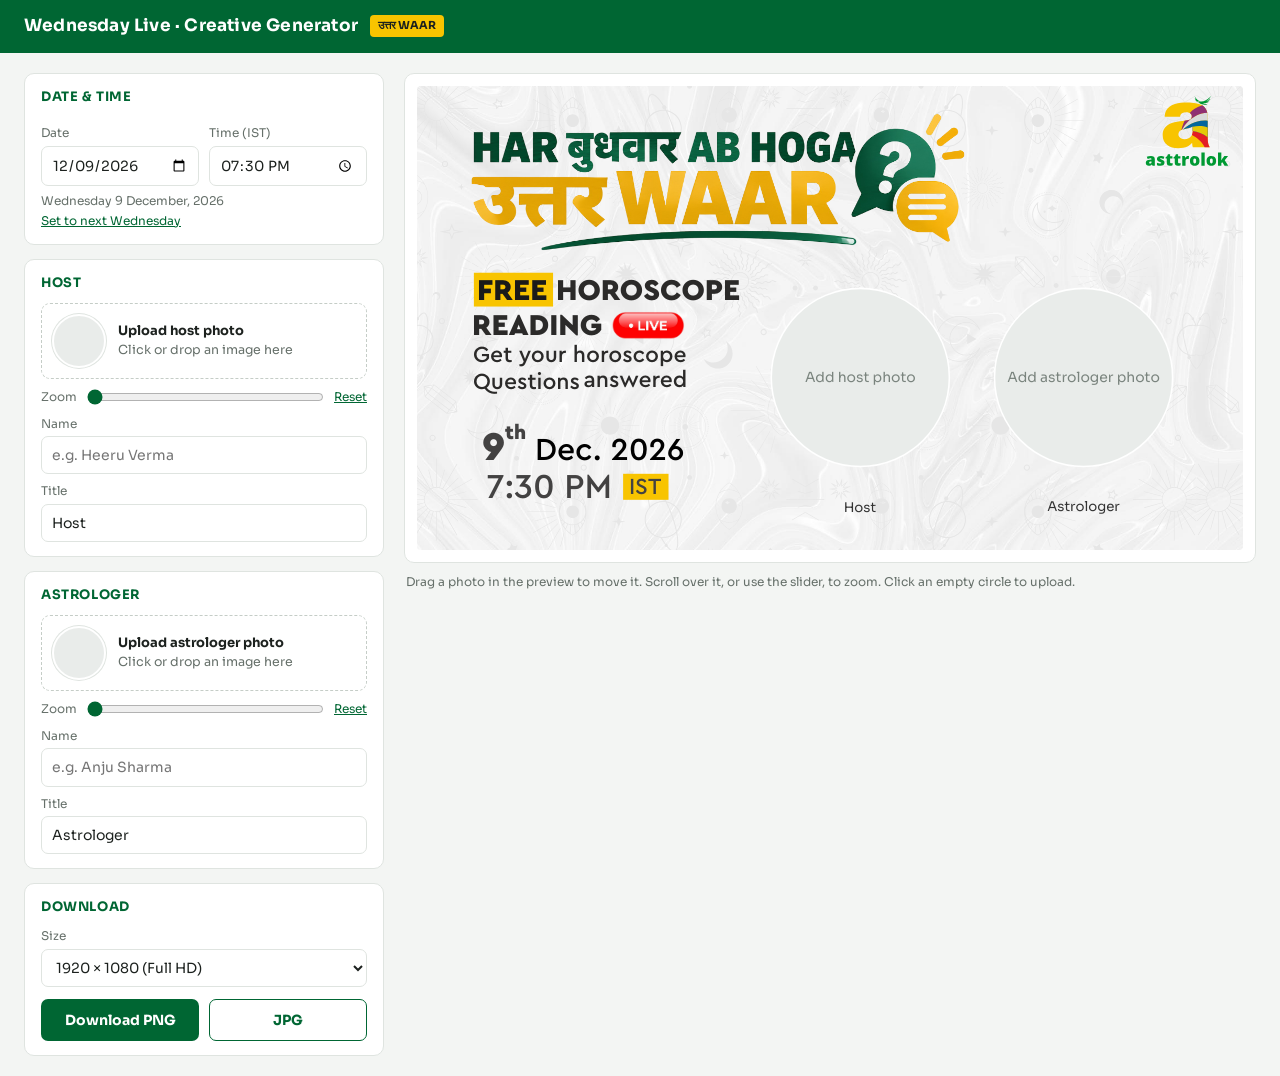
==== index.html @ 8d8892c1 "Wednesday Live creative generator One-page tool for the weekly Uttar Waar live creative: upload host" ====
<!doctype html>
<html lang="en">
<head>
<meta charset="utf-8">
<meta name="viewport" content="width=device-width, initial-scale=1">
<title>Wednesday Live Generator</title>
<style>
  :root {
    --green: #006633; --green-2: #009933; --yellow: #F8C400;
    --ink: #1c211e; --muted: #66706a; --line: #dfe4e0; --bg: #f3f5f3; --card: #fff;
  }
  * { box-sizing: border-box; }
  body { margin: 0; background: var(--bg); color: var(--ink); font: 14px/1.45 "Sora", system-ui, sans-serif; }
  header { display: flex; align-items: center; gap: 12px; padding: 14px 24px; background: var(--green); color: #fff; }
  header h1 { font-size: 17px; margin: 0; font-weight: 700; letter-spacing: .2px; }
  header .tag { background: var(--yellow); color: var(--ink); font-weight: 700; font-size: 11px; padding: 3px 8px; border-radius: 4px; }
  main { display: grid; grid-template-columns: 360px 1fr; gap: 20px; padding: 20px 24px; align-items: start; }
  @media (max-width: 960px) { main { grid-template-columns: 1fr; } .preview { order: -1; } }

  .panel { display: flex; flex-direction: column; gap: 14px; }
  .card { background: var(--card); border: 1px solid var(--line); border-radius: 10px; padding: 14px 16px; }
  .card h2 { margin: 0 0 10px; font-size: 13px; text-transform: uppercase; letter-spacing: .6px; color: var(--green); }
  label { display: block; font-size: 12px; color: var(--muted); margin: 8px 0 4px; }
  input[type=text], input[type=date], input[type=time], select {
    width: 100%; padding: 8px 10px; border: 1px solid var(--line); border-radius: 7px; font: inherit; color: var(--ink); background: #fff;
  }
  input:focus, select:focus { outline: 2px solid var(--green-2); outline-offset: -1px; border-color: transparent; }
  .row { display: grid; grid-template-columns: 1fr 1fr; gap: 10px; }
  .hint { font-size: 12px; color: var(--muted); margin-top: 6px; min-height: 17px; }
  .hint.warn { color: #b25e00; }

  .drop { display: flex; gap: 12px; align-items: center; border: 1.5px dashed #c5cdc7; border-radius: 9px; padding: 10px; cursor: pointer; transition: background .15s, border-color .15s; }
  .drop:hover, .drop.over { background: #eef7f1; border-color: var(--green-2); }
  .drop .thumb { width: 54px; height: 54px; border-radius: 50%; background: #e9ecea center/cover no-repeat; flex: none; border: 2px solid #fff; box-shadow: 0 0 0 1px var(--line); }
  .drop .txt { font-size: 12.5px; color: var(--muted); }
  .drop .txt b { color: var(--ink); display: block; font-size: 13px; }
  .zoom { display: flex; align-items: center; gap: 8px; margin-top: 8px; font-size: 12px; color: var(--muted); }
  .zoom input { flex: 1; accent-color: var(--green); }
  button { font: inherit; cursor: pointer; border-radius: 7px; }
  .link { background: none; border: 0; color: var(--green); padding: 0; font-size: 12px; text-decoration: underline; }
  .btns { display: flex; gap: 10px; margin-top: 12px; }
  .primary { flex: 1; background: var(--green); color: #fff; border: 0; padding: 11px; font-weight: 700; }
  .primary:hover { background: #00552a; }
  .secondary { flex: 1; background: #fff; color: var(--green); border: 1.5px solid var(--green); padding: 10px; font-weight: 700; }
  .secondary:hover { background: #eef7f1; }

  .preview { position: sticky; top: 20px; }
  .stage { background: #fff; border: 1px solid var(--line); border-radius: 10px; padding: 12px; }
  #art { display: block; width: 100%; height: auto; border-radius: 4px; user-select: none; touch-action: none; }
  #art .hit { fill: transparent; cursor: grab; }
  #art .hit.empty { cursor: pointer; }
  #art .hit:active { cursor: grabbing; }
  .tip { font-size: 12px; color: var(--muted); margin: 10px 2px 0; }
  .toast { position: fixed; bottom: 20px; left: 50%; transform: translateX(-50%); background: var(--ink); color: #fff; padding: 9px 16px; border-radius: 8px; font-size: 13px; opacity: 0; transition: opacity .2s; pointer-events: none; }
  .toast.show { opacity: 1; }
</style>
</head>
<body>
<header><h1>Wednesday Live · Creative Generator</h1><span class="tag">उत्तर WAAR</span></header>

<main>
  <section class="panel">
    <div class="card">
      <h2>Date &amp; time</h2>
      <div class="row">
        <div><label for="date">Date</label><input type="date" id="date"></div>
        <div><label for="time">Time (IST)</label><input type="time" id="time" value="19:30"></div>
      </div>
      <div class="hint" id="dateHint"></div>
      <button class="link" id="nextWed" type="button">Set to next Wednesday</button>
    </div>

    <div class="card" data-slot="host">
      <h2>Host</h2>
      <div class="drop" tabindex="0"><div class="thumb"></div><div class="txt"><b>Upload host photo</b>Click or drop an image here</div></div>
      <input type="file" accept="image/*" hidden>
      <div class="zoom"><span>Zoom</span><input type="range" min="1" max="4" step="0.01" value="1"><button class="link reset" type="button">Reset</button></div>
      <label>Name</label><input type="text" class="name" value="" placeholder="e.g. Heeru Verma" maxlength="40">
      <label>Title</label><input type="text" class="role" value="Host" maxlength="40">
    </div>

    <div class="card" data-slot="astro">
      <h2>Astrologer</h2>
      <div class="drop" tabindex="0"><div class="thumb"></div><div class="txt"><b>Upload astrologer photo</b>Click or drop an image here</div></div>
      <input type="file" accept="image/*" hidden>
      <div class="zoom"><span>Zoom</span><input type="range" min="1" max="4" step="0.01" value="1"><button class="link reset" type="button">Reset</button></div>
      <label>Name</label><input type="text" class="name" value="" placeholder="e.g. Anju Sharma" maxlength="40">
      <label>Title</label><input type="text" class="role" value="Astrologer" maxlength="40">
    </div>

    <div class="card">
      <h2>Download</h2>
      <label for="size">Size</label>
      <select id="size">
        <option value="1920">1920 × 1080 (Full HD)</option>
        <option value="3840">3840 × 2160 (4K, print quality)</option>
        <option value="1280">1280 × 720 (light, WhatsApp)</option>
      </select>
      <div class="btns">
        <button class="primary" id="dlPng" type="button">Download PNG</button>
        <button class="secondary" id="dlJpg" type="button">JPG</button>
      </div>
    </div>
  </section>

  <section class="preview">
    <div class="stage">
<svg xmlns="http://www.w3.org/2000/svg" xml:space="preserve" id="art" version="1.1" style="shape-rendering:geometricPrecision; text-rendering:geometricPrecision; image-rendering:optimizeQuality; fill-rule:evenodd; clip-rule:evenodd"
viewBox="0 0 7124.1 4007.3"
 xmlns:xlink="http://www.w3.org/1999/xlink"
 xmlns:xodm="http://www.corel.com/coreldraw/odm/2003">
 <defs>
  <style type="text/css">
   <![CDATA[
@font-face{font-family:"Cera Pro";font-weight:500;src:url([data-uri]) format("opentype")}
@font-face{font-family:"Cera Pro";font-weight:900;src:url([data-uri]) format("opentype")}
@font-face{font-family:"Sora";font-weight:400;src:url([data-uri]) format("truetype")}
@font-face{font-family:"Sora";font-weight:700;src:url([data-uri]) format("truetype")}
.fntSup {font-weight:900;font-size:174.79px;font-family:'Cera Pro'}
.ph-fill {fill:#E9ECEA} .ph-text {font-family:'Sora';font-weight:400;font-size:120px;fill:#7A847E}

    .str0 {stroke:white;stroke-width:13.15;stroke-miterlimit:22.9256}
    .fil1 {fill:none}
    .fil4 {fill:#D9DADA}
    .fil12 {fill:#434242}
    .fil16 {fill:#2B2A29}
    .fil6 {fill:#E31E24}
    .fil14 {fill:#F8C400}
    .fil8 {fill:#E5C906}
    .fil5 {fill:#902F72}
    .fil7 {fill:#01669D}
    .fil13 {fill:black}
    .fil10 {fill:#006633}
    .fil9 {fill:#009933}
    .fil15 {fill:#1A1A1A}
    .fil11 {fill:#333333}
    .fil3 {fill:#F8C400;fill-rule:nonzero}
    .fil2 {fill:#009933;fill-rule:nonzero}
    .fil0 {fill:#E6E6E6;fill-rule:nonzero}
    .fnt1 {font-weight:normal;font-size:114.74px;font-family:'Sora'}
    .fnt0 {font-weight:bold;font-size:186.49px;font-family:'Sora'}
    .fnt6 {font-weight:500;font-size:197.47px;font-family:'Cera Pro'}
    .fnt8 {font-weight:500;font-size:197.53px;font-family:'Cera Pro'}
    .fnt7 {font-weight:900;font-size:258.81px;font-family:'Cera Pro'}
    .fnt9 {font-weight:900;font-size:258.81px;font-family:'Cera Pro'}
    .fnt4 {font-weight:500;font-size:274.6px;font-family:'Cera Pro'}
    .fnt5 {font-weight:500;font-size:299.4px;font-family:'Cera Pro'}
    .fnt2 {font-weight:900;font-size:349.57px;font-family:'Cera Pro'}
    .fnt3 {font-weight:900;font-size:174.79px;font-family:'Cera Pro';baseline-shift:super}
   ]]>
  </style>
   <clipPath id="id0">
    <path d="M-0 0l7124.1 0 0 4007.3 -7124.1 0 0 -4007.3z"/>
   </clipPath>
   <clipPath id="id1">
    <path d="M3823.43 1745.51c424.09,0 767.89,343.8 767.89,767.88 0,424.09 -343.8,767.89 -767.89,767.89 -424.09,0 -767.88,-343.8 -767.88,-767.89 0,-424.09 343.8,-767.88 767.88,-767.88z"/>
   </clipPath>
   <clipPath id="id2">
    <path d="M5749.05 1745.51c424.09,0 767.88,343.8 767.88,767.88 0,424.09 -343.8,767.89 -767.88,767.89 -424.09,0 -767.89,-343.8 -767.89,-767.89 0,-424.09 343.8,-767.88 767.89,-767.88z"/>
   </clipPath>
   <clipPath id="id3">
    <rect x="418.66" y="139.36" width="4920.46" height="1415.96"/>
   </clipPath>
    <clipPath id="id4">
     <rect x="418.66" y="139.36" width="4920.46" height="1415.96"/>
    </clipPath>
 </defs>
 <g id="Layer_x0020_1">
  <metadata id="CorelCorpID_0Corel-Layer"/>
  <g>
  </g>
  <g style="clip-path:url(#id0)">
   <g id="_1912342687520">
    <image x="-1193.3" y="-374.02" width="9510.7" height="4755.35" xlink:href="[data-uri]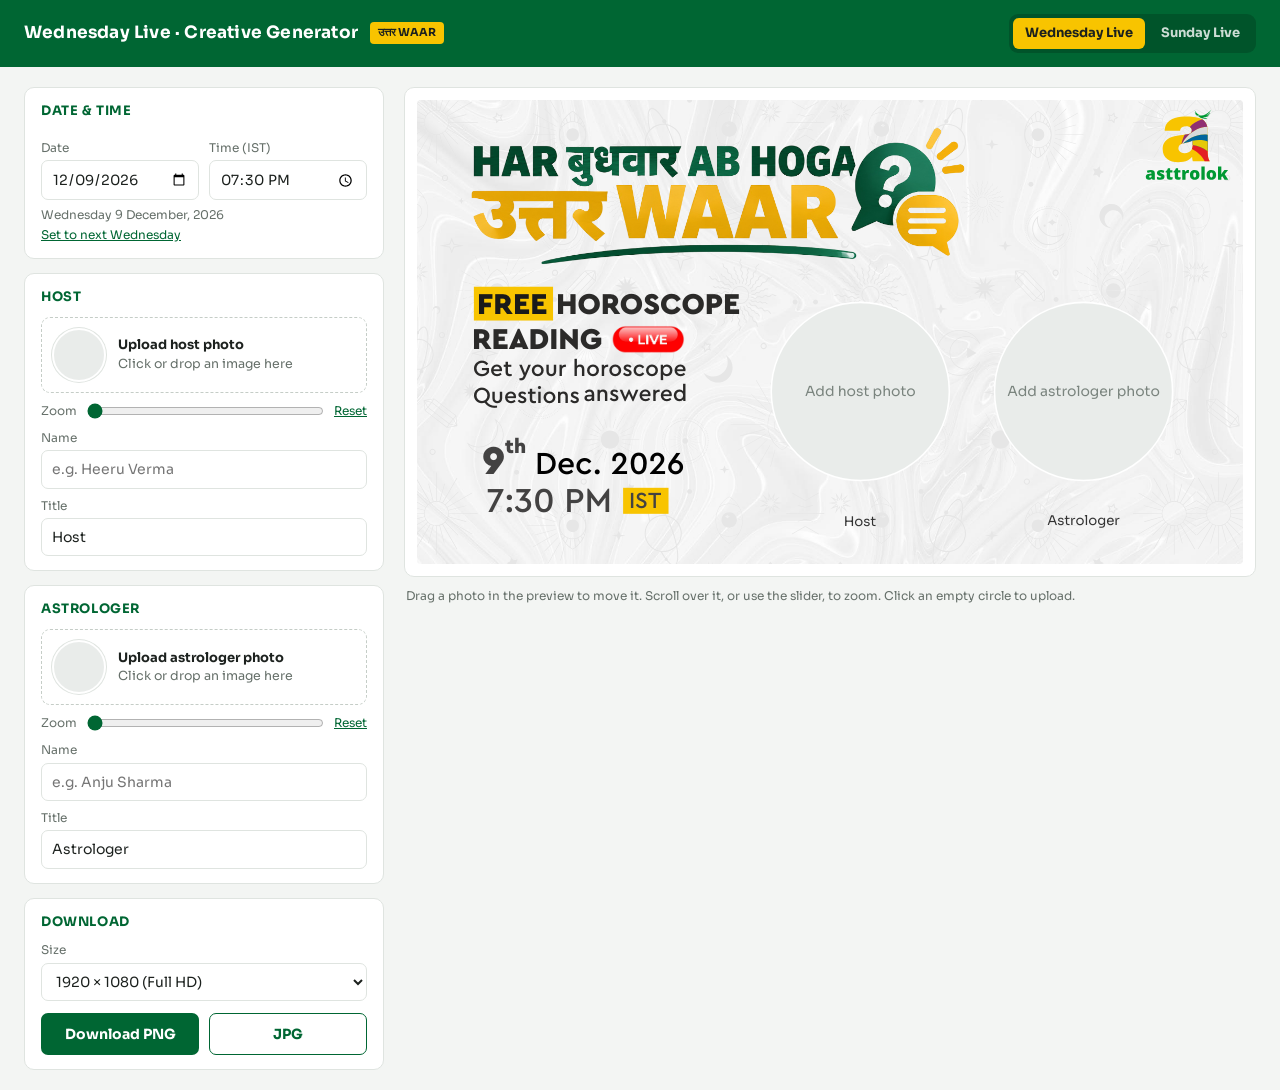
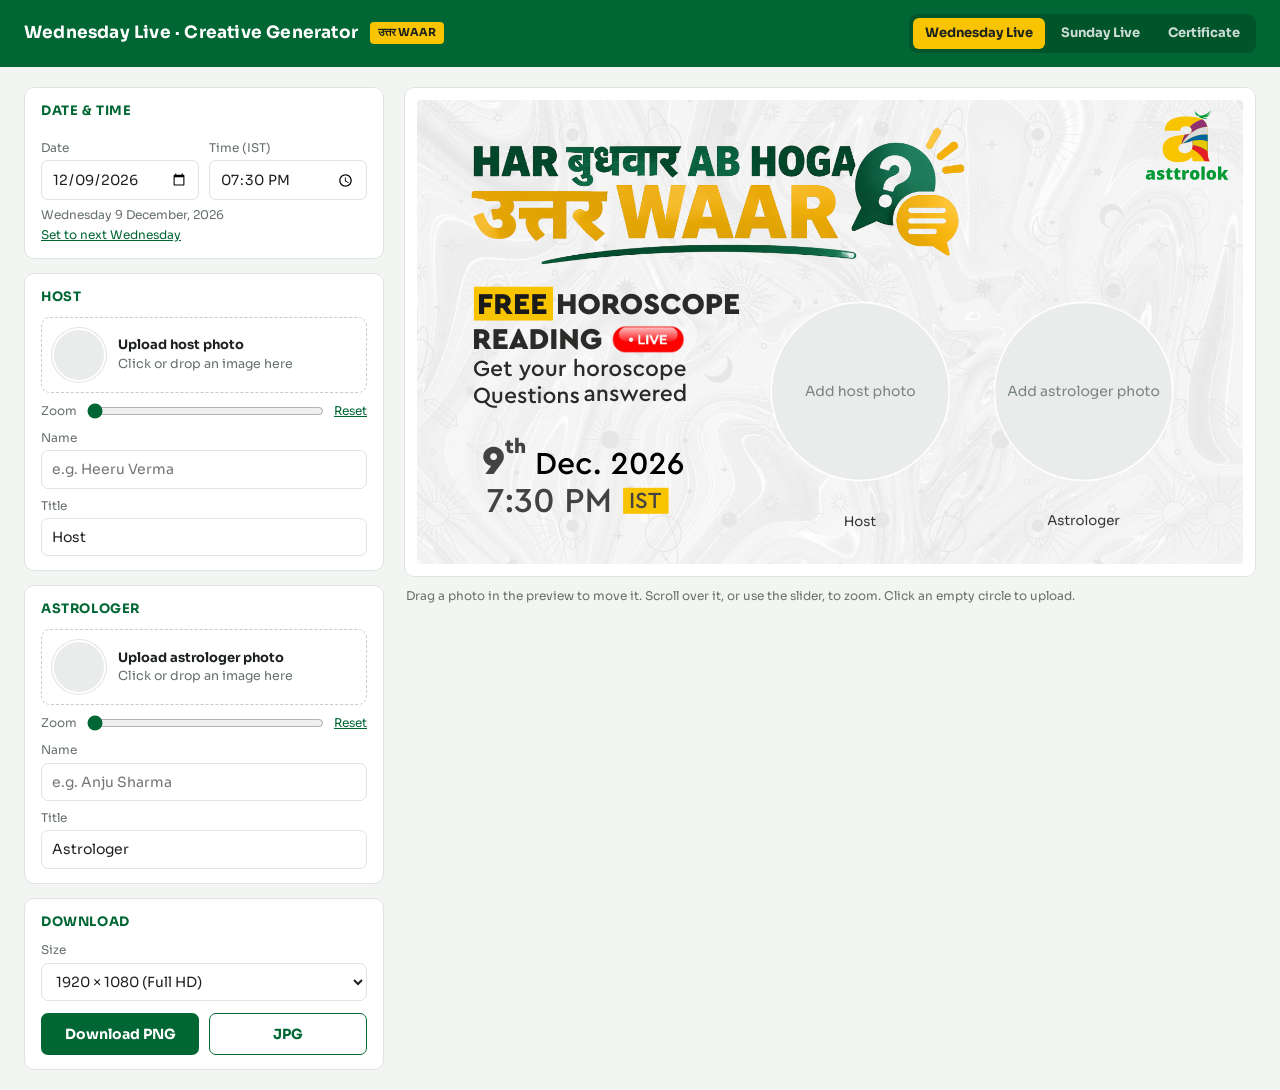
